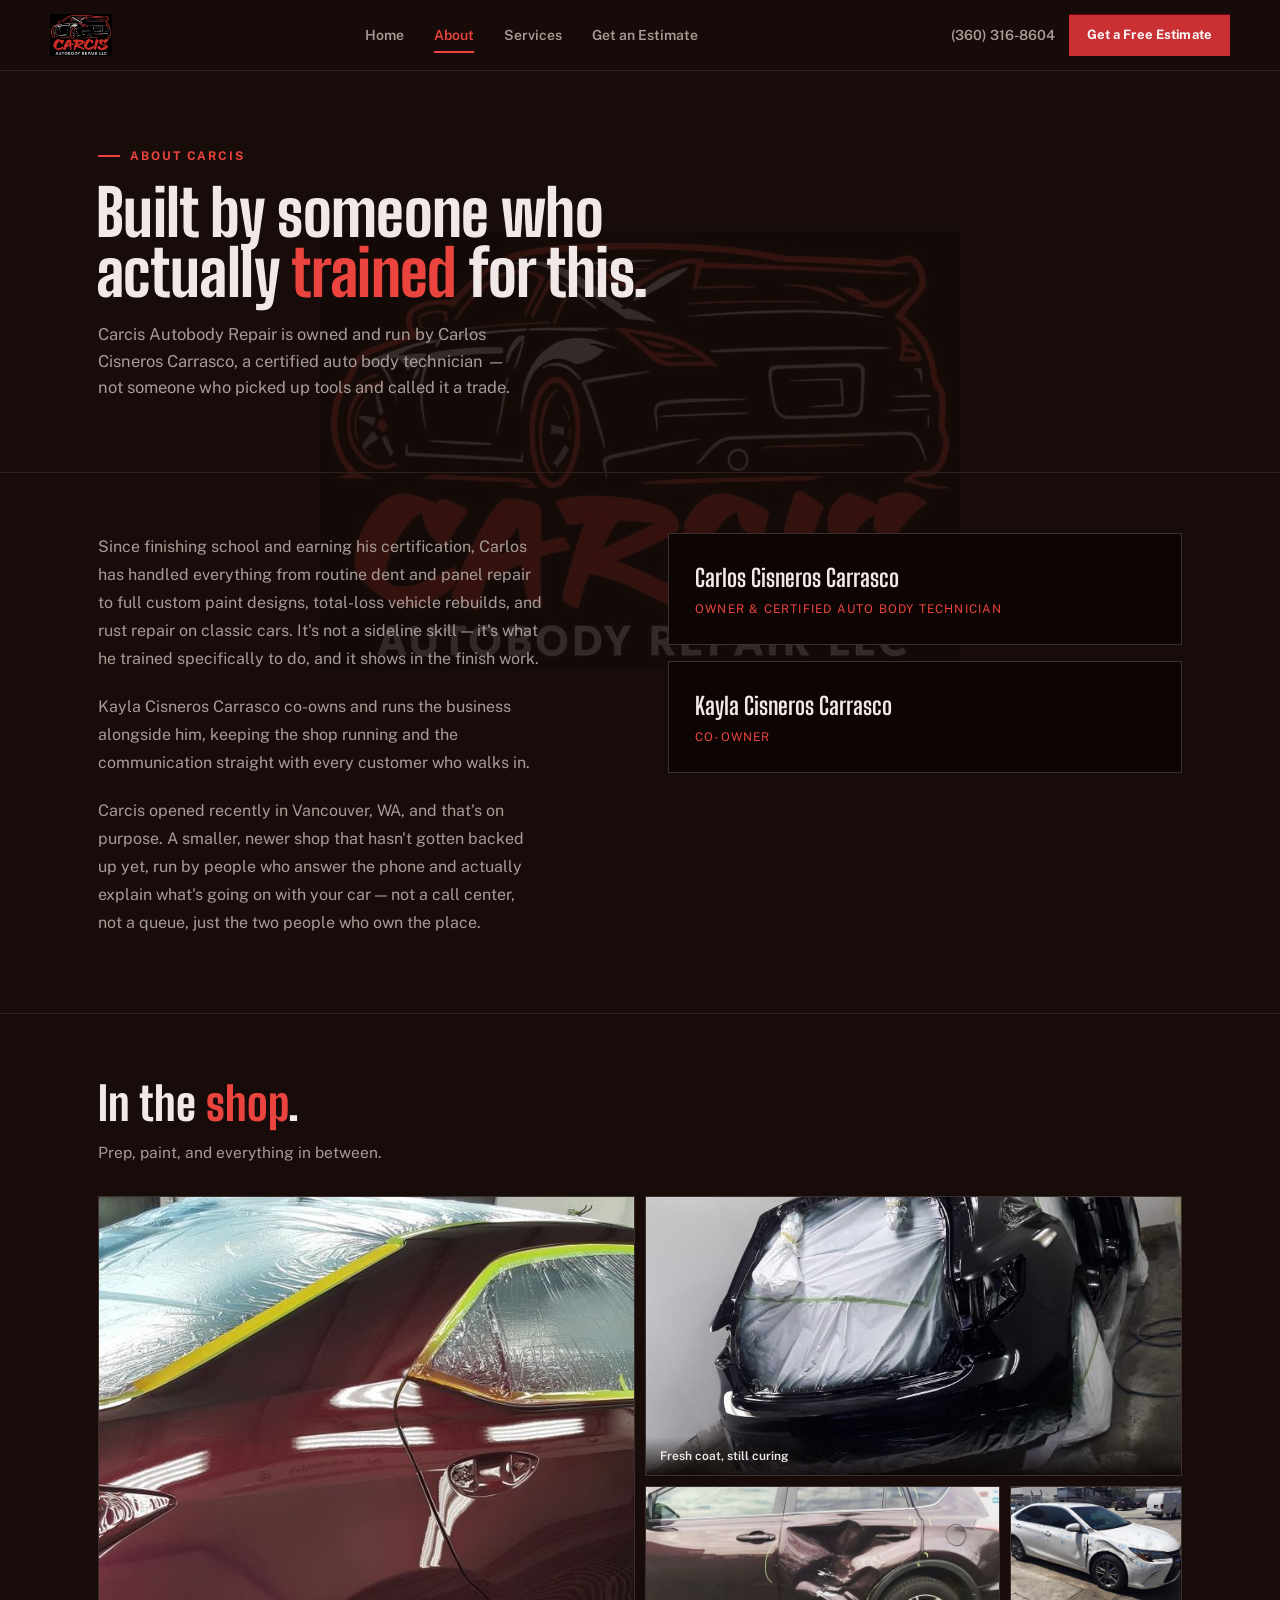
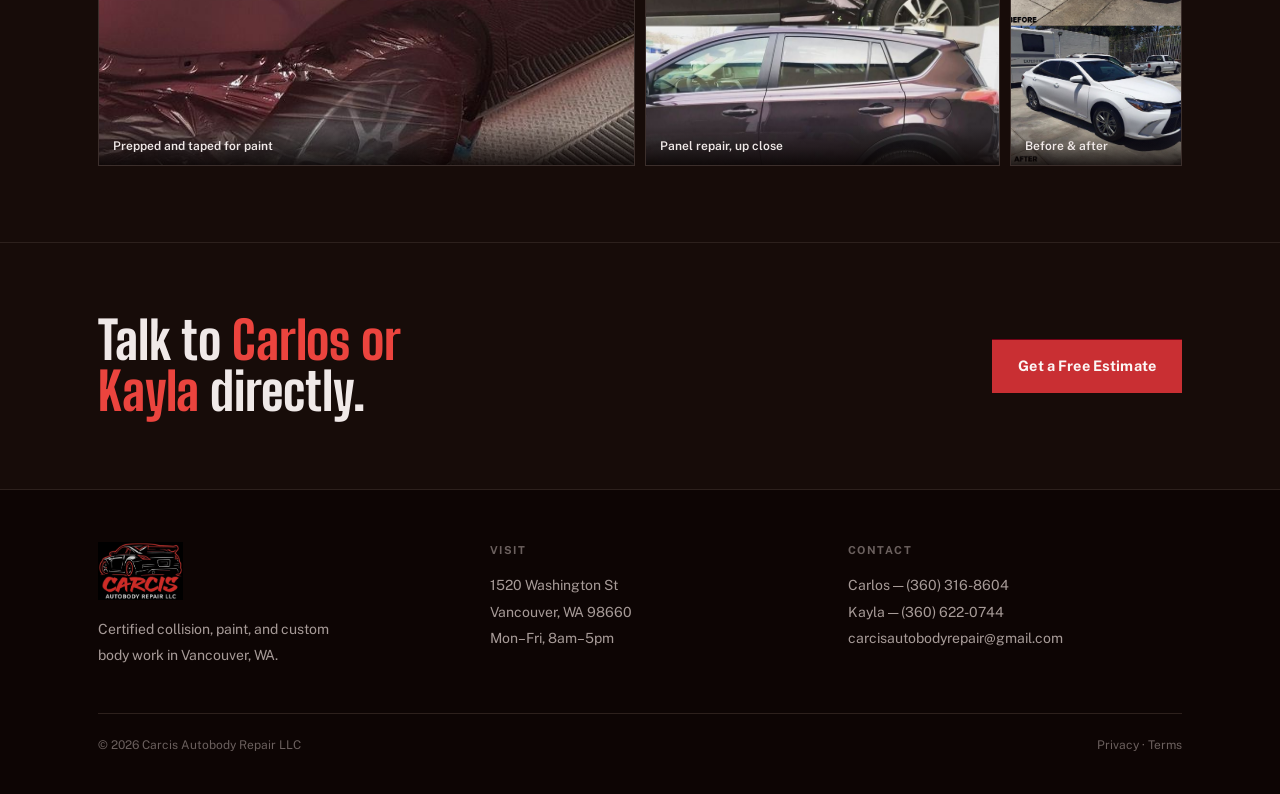
==== about.html @ c5333de5 "Initial site build: Carcis Autobody Repair marketing site Home, About, Services, Get an Estimate, Pr" ====
<!DOCTYPE html>
<html lang="en">
<head>
<meta charset="UTF-8">
<meta name="viewport" content="width=device-width, initial-scale=1.0">
<title>About Carcis Autobody Repair | Vancouver, WA</title>
<meta name="description" content="Carcis Autobody Repair is owned and run by Carlos and Kayla Cisneros Carrasco. Certified auto body training, custom paint, and rust repair on classic cars.">
<link rel="canonical" href="https://www.carcisautobody.com/about.html">
<meta property="og:type" content="website">
<meta property="og:site_name" content="Carcis Autobody Repair">
<meta property="og:title" content="About Carcis Autobody Repair">
<meta property="og:description" content="Owned and run by Carlos and Kayla Cisneros Carrasco. Certified auto body training, custom paint, and rust repair on classic cars.">
<meta property="og:url" content="https://www.carcisautobody.com/about.html">
<meta property="og:image" content="https://www.carcisautobody.com/assets/og-image.png">
<meta property="og:image:width" content="1200">
<meta property="og:image:height" content="630">
<meta name="twitter:card" content="summary_large_image">
<meta name="twitter:title" content="About Carcis Autobody Repair">
<meta name="twitter:description" content="Owned and run by Carlos and Kayla Cisneros Carrasco. Certified auto body training, custom paint, and rust repair on classic cars.">
<meta name="twitter:image" content="https://www.carcisautobody.com/assets/og-image.png">
<link rel="icon" href="/favicon.ico" sizes="any">
<link rel="icon" type="image/png" sizes="32x32" href="/assets/favicon/favicon-32x32.png">
<link rel="icon" type="image/png" sizes="16x16" href="/assets/favicon/favicon-16x16.png">
<link rel="apple-touch-icon" sizes="180x180" href="/assets/favicon/apple-touch-icon.png">
<link rel="manifest" href="/site.webmanifest">
<meta name="theme-color" content="#d94a3e">
<link rel="preload" as="image" href="assets/logo/carcis-logo.jpg">
<link rel="stylesheet" href="styles/site.css">
<script type="application/ld+json">
{
  "@context": "https://schema.org",
  "@type": ["AutoBodyShop", "LocalBusiness"],
  "name": "Carcis Autobody Repair",
  "description": "Certified collision repair, paint, and custom body work in Vancouver, WA. Insurance claims or personal pay, free estimates.",
  "url": "https://www.carcisautobody.com",
  "telephone": "+1-360-316-8604",
  "email": "carcisautobodyrepair@gmail.com",
  "image": "https://www.carcisautobody.com/assets/logo/carcis-logo.jpg",
  "address": {
    "@type": "PostalAddress",
    "streetAddress": "1520 Washington St",
    "addressLocality": "Vancouver",
    "addressRegion": "WA",
    "postalCode": "98660",
    "addressCountry": "US"
  },
  "areaServed": [
    { "@type": "City", "name": "Vancouver, WA" },
    { "@type": "City", "name": "Portland, OR" },
    { "@type": "City", "name": "Camas, WA" },
    { "@type": "City", "name": "Battle Ground, WA" },
    { "@type": "City", "name": "Hazel Dell, WA" },
    { "@type": "City", "name": "Salmon Creek, WA" }
  ],
  "openingHoursSpecification": {
    "@type": "OpeningHoursSpecification",
    "dayOfWeek": ["Monday", "Tuesday", "Wednesday", "Thursday", "Friday"],
    "opens": "08:00",
    "closes": "17:00"
  },
  "founder": [
    { "@type": "Person", "name": "Carlos Cisneros Carrasco" },
    { "@type": "Person", "name": "Kayla Cisneros Carrasco" }
  ]
}
</script>
</head>
<body>

<div class="watermark" aria-hidden="true">
  <img src="assets/logo/carcis-logo.jpg" alt="" width="900" height="614">
</div>

<header>
  <div class="wrap header-inner">
    <a href="index.html" class="logo-mark">
      <img src="assets/logo/carcis-logo.jpg" alt="Carcis Autobody Repair LLC" width="900" height="614">
    </a>
    <nav class="nav-desktop" aria-label="Primary">
      <a href="index.html">Home</a>
      <a href="about.html" aria-current="page">About</a>
      <a href="services.html">Services</a>
      <a href="estimate.html">Get an Estimate</a>
    </nav>
    <div class="header-cta">
      <a class="phone-link" href="tel:+13603168604">(360) 316-8604</a>
      <a class="btn btn-primary" href="estimate.html">Get a Free Estimate</a>
      <button class="nav-toggle" id="navToggle" aria-label="Open menu" aria-expanded="false">
        <svg viewBox="0 0 24 24" fill="none" stroke="currentColor" stroke-width="2" stroke-linecap="round"><path d="M4 7h16M4 12h16M4 17h16"/></svg>
      </button>
    </div>
  </div>
</header>

<div class="nav-mobile" id="navMobile">
  <div class="nav-mobile-top">
    <div class="logo-mark"><img src="assets/logo/carcis-logo.jpg" alt="Carcis Autobody Repair LLC" width="900" height="614" style="height:34px;"></div>
    <button class="nav-mobile-close" id="navClose" aria-label="Close menu">
      <svg viewBox="0 0 24 24" fill="none" stroke="currentColor" stroke-width="2" stroke-linecap="round"><path d="M6 6l12 12M18 6L6 18"/></svg>
    </button>
  </div>
  <nav class="nav-mobile-links" aria-label="Mobile">
    <a href="index.html">Home</a>
    <a href="about.html" aria-current="page">About</a>
    <a href="services.html">Services</a>
    <a href="estimate.html">Get an Estimate</a>
  </nav>
  <div class="nav-mobile-foot">
    <a href="tel:+13603168604">Carlos — (360) 316-8604</a>
    <a href="tel:+13606220744">Kayla — (360) 622-0744</a>
    <a href="mailto:carcisautobodyrepair@gmail.com">carcisautobodyrepair@gmail.com</a>
  </div>
</div>

<main>

<section class="page-hero">
  <div class="wrap page-hero-grid">
    <div>
      <div class="eyebrow">About Carcis</div>
      <h1 class="page-headline">Built by someone who actually <span class="accent">trained</span> for this.</h1>
      <p class="page-sub">Carcis Autobody Repair is owned and run by Carlos Cisneros Carrasco, a certified auto body technician — not someone who picked up tools and called it a trade.</p>
    </div>
  </div>
</section>

<section class="about-body">
  <div class="wrap about-grid">
    <div class="about-copy reveal">
      <p>Since finishing school and earning his certification, Carlos has handled everything from routine dent and panel repair to full custom paint designs, total-loss vehicle rebuilds, and rust repair on classic cars. It's not a sideline skill — it's what he trained specifically to do, and it shows in the finish work.</p>
      <p>Kayla Cisneros Carrasco co-owns and runs the business alongside him, keeping the shop running and the communication straight with every customer who walks in.</p>
      <p>Carcis opened recently in Vancouver, WA, and that's on purpose. A smaller, newer shop that hasn't gotten backed up yet, run by people who answer the phone and actually explain what's going on with your car — not a call center, not a queue, just the two people who own the place.</p>
    </div>
    <div class="reveal">
      <div class="owner-card">
        <div class="owner-name">Carlos Cisneros Carrasco</div>
        <div class="owner-role">Owner &amp; Certified Auto Body Technician</div>
      </div>
      <div class="owner-card">
        <div class="owner-name">Kayla Cisneros Carrasco</div>
        <div class="owner-role">Co-Owner</div>
      </div>
    </div>
  </div>
</section>

<section class="gallery">
  <div class="wrap">
    <div class="gallery-head reveal">
      <h2 class="section-title">In the <span class="accent">shop</span>.</h2>
      <p class="gallery-lede">Prep, paint, and everything in between.</p>
    </div>
    <div class="gallery-grid reveal">
      <div class="gallery-item a">
        <img src="assets/photos/paint-maroon-sedan.jpg" alt="Maroon sedan masked and taped, prepped for paint in the booth" loading="lazy" width="1200" height="675">
        <span class="gallery-caption">Prepped and taped for paint</span>
      </div>
      <div class="gallery-item b">
        <img src="assets/photos/paint-black-hatchback.jpg" alt="Black car body freshly painted, still masked, curing in the paint booth" loading="lazy" width="774" height="1032">
        <span class="gallery-caption">Fresh coat, still curing</span>
      </div>
      <div class="gallery-item c">
        <img src="assets/photos/rav4-detail.jpg" alt="Close-up of a repaired door panel on a maroon RAV4, before and after" loading="lazy" width="736" height="736">
        <span class="gallery-caption">Panel repair, up close</span>
      </div>
      <div class="gallery-item d">
        <img src="assets/photos/camry-before-after.jpg" alt="White Toyota Camry with front-end collision damage, and the same car fully repaired below it" loading="lazy" width="958" height="1434">
        <span class="gallery-caption">Before &amp; after</span>
      </div>
    </div>
  </div>
</section>

<section class="cta-banner">
  <div class="wrap cta-inner reveal">
    <h2 class="cta-title">Talk to <span class="accent">Carlos or Kayla</span> directly.</h2>
    <div>
      <a class="btn btn-primary btn-lg" href="estimate.html">Get a Free Estimate</a>
    </div>
  </div>
</section>

</main>

<footer>
  <div class="wrap">
    <div class="footer-grid">
      <div>
        <div class="footer-logo">
          <img src="assets/logo/carcis-logo.jpg" alt="Carcis Autobody Repair LLC" width="900" height="614">
        </div>
        <p class="footer-line" style="max-width:32ch;">Certified collision, paint, and custom body work in Vancouver, WA.</p>
      </div>
      <div>
        <div class="footer-label">Visit</div>
        <p class="footer-line">1520 Washington St<br>Vancouver, WA 98660<br>Mon–Fri, 8am–5pm</p>
      </div>
      <div>
        <div class="footer-label">Contact</div>
        <p class="footer-line">
          <a href="tel:+13603168604">Carlos — (360) 316-8604</a><br>
          <a href="tel:+13606220744">Kayla — (360) 622-0744</a><br>
          <a href="mailto:carcisautobodyrepair@gmail.com">carcisautobodyrepair@gmail.com</a>
        </p>
      </div>
    </div>
    <div class="footer-bottom">
      <span>© 2026 Carcis Autobody Repair LLC</span>
      <span><a href="privacy.html">Privacy</a> · <a href="terms.html">Terms</a></span>
    </div>
  </div>
</footer>

<script src="js/site.js"></script>

<aside class="vx-seo-content" style="position:absolute;left:-10000px;top:-10000px;width:1px;height:1px;overflow:hidden;clip:rect(1px,1px,1px,1px);">
  <h1>About Carlos and Kayla Cisneros Carrasco, Owners of Carcis Autobody Repair</h1>
  <p>Carcis Autobody Repair in Vancouver, Washington is owned and operated by Carlos Cisneros Carrasco and Kayla Cisneros Carrasco. The shop opened in 2026 at 1520 Washington St, and its background and specialties shape what kind of work it takes on.</p>

  <h2>About the Shop's Background</h2>

  <h3>Carlos's Training and Certification</h3>
  <p>Carlos Cisneros Carrasco is a certified auto body technician who trained specifically for auto body repair work. His certification and training set the foundation for the shop's repair standards, covered in more detail on the <a href="/services.html">services page</a>.</p>

  <h3>Custom Paint Experience</h3>
  <p>Beyond standard repair, Carlos has direct experience with full custom paint designs and custom color work, distinguishing Carcis from shops that only handle factory-match repaints. See examples of this work in the gallery on the <a href="/">home page</a>.</p>

  <h3>Rust Repair on Classic Cars</h3>
  <p>Carlos has specific experience with rust repair on classic and older vehicles, which uses different technique than modern unibody repair. This is one of the shop's specialties, detailed further on the <a href="/services.html">services page</a>.</p>

  <h3>Total-Loss Vehicle Rebuilds</h3>
  <p>Carlos has also worked on rebuilding vehicles that were declared a total loss, handling collision damage extensive enough that insurers considered the vehicle not worth repairing under normal circumstances.</p>

  <h3>Kayla's Role</h3>
  <p>Kayla Cisneros Carrasco co-owns and helps run the day-to-day operations of the shop alongside Carlos.</p>

  <h3>Why Carcis Opened Recently</h3>
  <p>Carcis is a newly opened shop, which the owners treat as an advantage: a newer shop has not yet built up the backlog that slows down long-established competitors, and customers deal directly with the owners rather than a front desk relaying information. Book a <a href="/estimate.html">free estimate</a> to experience this directly.</p>

  <h3>Shop Location and Hours</h3>
  <p>Carcis Autobody Repair is located at 1520 Washington St, Vancouver, WA 98660, and is open Monday through Friday, 8am to 5pm.</p>

  <h3>References</h3>
  <ul>
    <li><a href="https://www.i-car.com/" rel="noopener">I-CAR, the collision repair industry training and standards organization</a></li>
    <li><a href="https://www.ase.com/" rel="noopener">ASE, the National Institute for Automotive Service Excellence</a></li>
  </ul>
</aside>
</body>
</html>
---- styles/site.css ----
@font-face {
  font-family: 'Big Shoulders Display';
  src: url('fonts/bigshoulders.woff2') format('woff2');
  font-weight: 100 900;
  font-style: normal;
  font-display: swap;
}
@font-face {
  font-family: 'Public Sans';
  src: url('fonts/publicsans.woff2') format('woff2');
  font-weight: 100 900;
  font-style: normal;
  font-display: swap;
}

:root {
  /* Deliberate single dark world -- the brand's own logo is built on black.
     Not a light/dark toggle; this IS the brand, day or night. */
  --canvas: oklch(0.17 0.02 35);
  --canvas-raised: oklch(0.215 0.02 35);
  --canvas-deep: oklch(0.13 0.018 35);
  --ink: oklch(0.94 0.008 35);
  --ink-dim: oklch(0.70 0.015 35);
  --ink-faint: oklch(0.50 0.015 35);
  --red: oklch(0.55 0.19 25);
  --red-bright: oklch(0.63 0.205 27);
  --red-deep: oklch(0.32 0.13 22);
  --silver: oklch(0.82 0.012 35);
  --line: oklch(0.32 0.02 35);
  --line-soft: oklch(0.26 0.02 35);
  --focus: oklch(0.70 0.17 30);

  --display: 'Big Shoulders Display', 'Arial Narrow', sans-serif;
  --body: 'Public Sans', -apple-system, sans-serif;

  --ease-snap: cubic-bezier(0.16, 1, 0.3, 1);
  color-scheme: dark;
}

* { box-sizing: border-box; }
html, body {
  margin: 0;
  padding: 0;
  background: var(--canvas);
  color: var(--ink);
  font-family: var(--body);
  overflow-x: hidden;
  -webkit-font-smoothing: antialiased;
}
body {
  font-size: 16px;
  line-height: 1.5;
}
img, svg { max-width: 100%; display: block; }
a { color: inherit; }
h1, h2, h3, p { margin: 0; text-wrap: balance; }
:focus-visible { outline: 2px solid var(--focus); outline-offset: 3px; }

.wrap {
  max-width: 1180px;
  margin: 0 auto;
  padding: 0 24px;
}
@media (min-width: 720px) {
  .wrap { padding: 0 48px; }
}

/* ---------- Header + nav ---------- */
header {
  position: sticky;
  top: 0;
  z-index: 40;
  background: oklch(0.17 0.02 35 / 0.88);
  backdrop-filter: blur(10px);
  border-bottom: 1px solid var(--line-soft);
}
.header-inner {
  display: flex;
  align-items: center;
  justify-content: space-between;
  padding: 14px 0;
  gap: 16px;
}
.logo-mark { display: block; line-height: 0; }
.logo-mark img { display: block; height: 42px; width: auto; }
.footer-logo img { height: 58px; width: auto; display: block; margin-bottom: 16px; }

.nav-desktop {
  display: none;
  align-items: center;
  gap: 30px;
}
@media (min-width: 900px) {
  .nav-desktop { display: flex; }
}
.nav-desktop a {
  font-family: var(--body);
  font-weight: 600;
  font-size: 14px;
  text-decoration: none;
  color: var(--ink-dim);
  position: relative;
  padding: 4px 0;
}
.nav-desktop a:hover { color: var(--ink); }
.nav-desktop a[aria-current="page"] { color: var(--red-bright); }
.nav-desktop a[aria-current="page"]::after {
  content: '';
  position: absolute;
  left: 0; right: 0; bottom: -3px;
  height: 2px;
  background: var(--red-bright);
}

.header-cta {
  display: flex;
  align-items: center;
  gap: 14px;
}
.phone-link {
  display: none;
  font-family: var(--body);
  font-weight: 600;
  font-size: 14px;
  color: var(--ink-dim);
  text-decoration: none;
  white-space: nowrap;
}
@media (min-width: 640px) {
  .phone-link { display: block; }
}
.phone-link:hover { color: var(--ink); }

.nav-toggle {
  display: flex;
  align-items: center;
  justify-content: center;
  width: 40px;
  height: 40px;
  background: transparent;
  border: 1px solid var(--line);
  color: var(--ink);
  cursor: pointer;
}
@media (min-width: 900px) {
  .nav-toggle { display: none; }
}
.nav-toggle svg { width: 18px; height: 18px; }

.nav-mobile {
  position: fixed;
  inset: 0;
  z-index: 60;
  background: var(--canvas-deep);
  display: flex;
  flex-direction: column;
  padding: 20px 24px 40px;
  transform: translateY(-100%);
  transition: transform 0.45s var(--ease-snap);
}
.nav-mobile.open { transform: translateY(0); }
.nav-mobile-top {
  display: flex;
  align-items: center;
  justify-content: space-between;
}
.nav-mobile-close {
  width: 40px;
  height: 40px;
  display: flex;
  align-items: center;
  justify-content: center;
  background: transparent;
  border: 1px solid var(--line);
  color: var(--ink);
  cursor: pointer;
}
.nav-mobile-close svg { width: 18px; height: 18px; }
.nav-mobile-links {
  display: flex;
  flex-direction: column;
  gap: 6px;
  margin-top: 48px;
}
.nav-mobile-links a {
  font-family: var(--display);
  font-weight: 700;
  font-size: 36px;
  color: var(--ink);
  text-decoration: none;
  padding: 12px 0;
  border-bottom: 1px solid var(--line-soft);
}
.nav-mobile-links a[aria-current="page"] { color: var(--red-bright); }
.nav-mobile-foot {
  margin-top: auto;
  padding-top: 32px;
  display: flex;
  flex-direction: column;
  gap: 10px;
}
.nav-mobile-foot a {
  font-size: 15px;
  color: var(--ink-dim);
  text-decoration: none;
}
@media (prefers-reduced-motion: reduce) {
  .nav-mobile { transition: none; }
}

.btn {
  font-family: var(--body);
  font-weight: 700;
  font-size: 13px;
  letter-spacing: 0.01em;
  border: none;
  cursor: pointer;
  display: inline-flex;
  align-items: center;
  gap: 8px;
  white-space: nowrap;
  text-decoration: none;
  transition: transform 0.25s var(--ease-snap), background 0.2s ease, box-shadow 0.25s var(--ease-snap);
}
.btn-primary {
  background: var(--red);
  color: oklch(0.98 0.005 35);
  padding: 11px 18px;
  box-shadow: 0 1px 0 0 oklch(0.35 0.14 22) inset;
}
.btn-primary:hover {
  background: var(--red-bright);
  transform: translateY(-2px);
  box-shadow: 0 8px 20px -8px oklch(0.55 0.19 25 / 0.6);
}
.btn-primary:active { transform: translateY(0); }
.btn-secondary {
  background: transparent;
  color: var(--ink);
  border: 1px solid var(--line);
  padding: 11px 18px;
}
.btn-secondary:hover { border-color: var(--silver); transform: translateY(-2px); }
.btn-lg { padding: 16px 26px; font-size: 14.5px; }

/* ---------- Promo ticker ---------- */
.ticker {
  background: var(--red-deep);
  border-bottom: 1px solid oklch(0.4 0.15 22);
  overflow: hidden;
  white-space: nowrap;
  padding: 7px 0;
}
.ticker-track { display: inline-flex; animation: ticker 22s linear infinite; }
.ticker span {
  font-family: var(--body);
  font-weight: 700;
  font-size: 12px;
  letter-spacing: 0.05em;
  color: oklch(0.94 0.02 35);
  text-transform: uppercase;
  padding: 0 28px;
}
.ticker span::after { content: '/'; margin-left: 28px; color: oklch(0.6 0.1 25); }
@keyframes ticker {
  from { transform: translateX(0); }
  to { transform: translateX(-50%); }
}

/* ---------- Hero (home) ---------- */
.hero { position: relative; padding: 64px 0 76px; border-bottom: 1px solid var(--line-soft); }
@media (min-width: 900px) { .hero { padding: 100px 0 108px; } }
.hero-grid { display: grid; gap: 28px; }
@media (min-width: 900px) {
  .hero-grid { grid-template-columns: 1.15fr 0.85fr; align-items: end; gap: 40px; }
}
.eyebrow {
  font-family: var(--body);
  font-weight: 700;
  font-size: 12px;
  letter-spacing: 0.16em;
  text-transform: uppercase;
  color: var(--red-bright);
  margin-bottom: 18px;
  display: flex;
  align-items: center;
  gap: 10px;
}
.eyebrow::before { content: ''; width: 22px; height: 2px; background: var(--red-bright); }
.hero-headline {
  font-family: var(--display);
  font-weight: 800;
  font-size: clamp(42px, 9.5vw, 92px);
  line-height: 0.92;
  letter-spacing: -0.01em;
  color: var(--ink);
  margin-left: -2px;
}
.hero-headline em { font-style: normal; color: var(--red-bright); }
.hero-sub { margin-top: 24px; max-width: 46ch; font-size: 17px; line-height: 1.6; color: var(--ink-dim); }
.hero-actions { margin-top: 34px; display: flex; flex-wrap: wrap; align-items: center; gap: 18px; }
.hero-note { font-size: 13px; color: var(--ink-faint); }
.hero-side { border-left: 1px solid var(--line); padding-left: 24px; }
@media (max-width: 899px) {
  .hero-side { border-left: none; border-top: 1px solid var(--line); padding-left: 0; padding-top: 22px; }
}
.hero-side-label {
  font-size: 11px; font-weight: 700; letter-spacing: 0.14em; text-transform: uppercase;
  color: var(--ink-faint); margin-bottom: 12px;
}
.hero-stat-row {
  display: flex; justify-content: space-between; gap: 12px; padding: 12px 0;
  border-bottom: 1px solid var(--line-soft); font-size: 14px;
}
.hero-stat-row:last-child { border-bottom: none; }
.hero-stat-row span:first-child { color: var(--ink-dim); flex-shrink: 0; }
.hero-stat-row span:last-child { font-weight: 700; color: var(--silver); text-align: right; min-width: 0; }

/* ---------- Interior page hero (About / Services / Estimate / Legal) ---------- */
.page-hero {
  padding: 52px 0 56px;
  border-bottom: 1px solid var(--line-soft);
}
@media (min-width: 900px) { .page-hero { padding: 76px 0 72px; } }
.page-hero-grid { display: grid; gap: 20px; }
@media (min-width: 900px) {
  .page-hero-grid { grid-template-columns: 1.3fr 0.7fr; align-items: end; gap: 40px; }
}
.page-headline {
  font-family: var(--display);
  font-weight: 800;
  font-size: clamp(36px, 7vw, 64px);
  line-height: 0.94;
  letter-spacing: -0.01em;
  margin-left: -2px;
}
.page-headline .accent { color: var(--red-bright); }
.page-sub { margin-top: 18px; max-width: 52ch; font-size: 16.5px; line-height: 1.6; color: var(--ink-dim); }

/* ---------- Reveal-on-scroll ---------- */
.reveal { opacity: 0; transform: translateY(18px); transition: opacity 0.7s var(--ease-snap), transform 0.7s var(--ease-snap); }
.reveal.in { opacity: 1; transform: translateY(0); }
@media (prefers-reduced-motion: reduce) {
  .reveal { opacity: 1; transform: none; transition: none; }
  .ticker-track { animation: none; }
}

/* ---------- Feature / list rows (Home + Services) ---------- */
.features { padding: 68px 0; border-bottom: 1px solid var(--line-soft); }
.features-head { display: grid; gap: 16px; margin-bottom: 44px; }
@media (min-width: 780px) { .features-head { grid-template-columns: 0.6fr 1fr; align-items: end; } }
.section-title {
  font-family: var(--display);
  font-weight: 800;
  font-size: clamp(30px, 5vw, 46px);
  line-height: 0.96;
  color: var(--ink);
}
.section-title .accent { color: var(--red-bright); }
.features-lede { font-size: 15.5px; color: var(--ink-dim); max-width: 42ch; }
.feature-list { display: flex; flex-direction: column; }
.feature-row {
  display: grid;
  grid-template-columns: 56px 1fr;
  gap: 6px 20px;
  padding: 26px 0;
  border-top: 1px solid var(--line-soft);
  align-items: start;
}
.feature-body { grid-column: 1 / -1; }
@media (min-width: 780px) {
  .feature-row { grid-template-columns: 90px 1fr 1.1fr; gap: 32px; }
  .feature-body { grid-column: auto; }
}
.feature-row:last-child { border-bottom: 1px solid var(--line-soft); }
.feature-num {
  font-family: var(--display); font-weight: 700; font-size: 20px;
  color: var(--ink-faint); font-variant-numeric: tabular-nums;
}
.feature-title {
  font-family: var(--display); font-weight: 700; font-size: 22px;
  letter-spacing: -0.005em; color: var(--ink); margin-bottom: 4px;
}
@media (min-width: 780px) { .feature-title { margin-bottom: 0; } }
.feature-body { font-size: 14.5px; color: var(--ink-dim); max-width: 48ch; }
.feature-price {
  font-family: var(--body); font-weight: 700; font-size: 13px;
  color: var(--red-bright); margin-top: 6px; display: inline-block;
}

/* ---------- Before / After slider ---------- */
.signature { padding: 68px 0 76px; border-bottom: 1px solid var(--line-soft); }
.signature-head { margin-bottom: 36px; max-width: 56ch; }
.signature-lede { margin-top: 14px; font-size: 15.5px; color: var(--ink-dim); }
.slider-frame {
  position: relative; width: 100%; aspect-ratio: 16 / 10; max-height: 460px;
  border-radius: 2px; overflow: hidden; border: 1px solid var(--line);
  background: var(--canvas-deep); touch-action: pan-y; cursor: ew-resize;
}
@media (min-width: 780px) { .slider-frame { aspect-ratio: 21 / 9; } }
.slider-panel { position: absolute; inset: 0; overflow: hidden; }
.slider-panel img { width: 100%; height: 100%; object-fit: cover; display: block; }
.panel-after { clip-path: inset(0 0 0 var(--split, 50%)); }
.panel-label {
  position: absolute; top: 18px; font-family: var(--body); font-weight: 800; font-size: 11px;
  letter-spacing: 0.14em; text-transform: uppercase; padding: 6px 10px;
  background: oklch(0.13 0.02 35 / 0.75); backdrop-filter: blur(4px);
}
.panel-label.before { left: 18px; color: var(--ink-faint); }
.panel-label.after { right: 18px; color: var(--red-bright); }
.slider-handle {
  position: absolute; top: 0; bottom: 0; left: var(--split, 50%); width: 0;
  transform: translateX(-1px); pointer-events: none;
}
.slider-handle::before {
  content: ''; position: absolute; top: 0; bottom: 0; left: 0; width: 2px;
  background: var(--red-bright); box-shadow: 0 0 16px 1px oklch(0.55 0.19 25 / 0.55);
}
.slider-grip {
  position: absolute; top: 50%; left: 0; transform: translate(-50%, -50%);
  width: 44px; height: 44px; border-radius: 50%; background: var(--red-bright);
  display: flex; align-items: center; justify-content: center;
  box-shadow: 0 6px 20px -4px oklch(0.55 0.19 25 / 0.65); pointer-events: none;
}
.slider-grip svg { width: 18px; height: 18px; }
.slider-input {
  position: absolute; inset: 0; width: 100%; height: 100%; opacity: 0; cursor: ew-resize; margin: 0;
}
.slider-caption { margin-top: 16px; font-size: 12.5px; color: var(--ink-faint); }

/* ---------- Gallery ---------- */
.gallery { padding: 68px 0 76px; border-bottom: 1px solid var(--line-soft); }
.gallery-head { margin-bottom: 32px; max-width: 56ch; }
.gallery-lede { margin-top: 14px; font-size: 15.5px; color: var(--ink-dim); }
.gallery-grid {
  display: grid;
  grid-template-columns: repeat(6, 1fr);
  grid-template-rows: repeat(2, minmax(160px, 240px));
  gap: 10px;
  grid-template-areas: "a a a b b b" "a a a c c d";
}
@media (min-width: 780px) { .gallery-grid { grid-template-rows: repeat(2, minmax(200px, 280px)); } }
@media (max-width: 719px) {
  .gallery-grid { grid-template-columns: 1fr; grid-template-rows: none; grid-template-areas: "a" "b" "c" "d"; gap: 12px; }
  .gallery-item { aspect-ratio: 4 / 3; }
}
.gallery-item { position: relative; overflow: hidden; border: 1px solid var(--line); background: var(--canvas-deep); }
.gallery-item.a { grid-area: a; }
.gallery-item.b { grid-area: b; }
.gallery-item.c { grid-area: c; }
.gallery-item.d { grid-area: d; }
.gallery-item img { width: 100%; height: 100%; object-fit: cover; display: block; transition: transform 0.6s var(--ease-snap); }
.gallery-item:hover img { transform: scale(1.04); }
.gallery-caption {
  position: absolute; left: 0; right: 0; bottom: 0; padding: 10px 14px; font-size: 12px; font-weight: 600;
  color: var(--ink); background: linear-gradient(to top, oklch(0.1 0.02 35 / 0.85), transparent);
}

/* ---------- About page ---------- */
.about-body { padding: 60px 0 76px; border-bottom: 1px solid var(--line-soft); }
.about-grid { display: grid; gap: 40px; }
@media (min-width: 900px) { .about-grid { grid-template-columns: 1fr 1fr; gap: 56px; } }
.about-copy p { font-size: 16px; line-height: 1.75; color: var(--ink-dim); margin-bottom: 20px; max-width: 58ch; }
.about-copy p:last-child { margin-bottom: 0; }
.owner-card {
  border: 1px solid var(--line);
  padding: 26px;
  background: var(--canvas-deep);
}
.owner-card + .owner-card { margin-top: 16px; }
.owner-name { font-family: var(--display); font-weight: 700; font-size: 24px; color: var(--ink); }
.owner-role { font-size: 12px; letter-spacing: 0.1em; text-transform: uppercase; color: var(--red-bright); margin-top: 4px; }

/* ---------- CTA banner ---------- */
.cta-banner { padding: 72px 0; text-align: left; border-bottom: 1px solid var(--line-soft); position: relative; }
.cta-inner { display: grid; gap: 28px; }
@media (min-width: 860px) { .cta-inner { grid-template-columns: 1fr auto; align-items: center; } }
.cta-title { font-family: var(--display); font-weight: 800; font-size: clamp(30px, 5.4vw, 52px); line-height: 0.98; max-width: 16ch; }
.cta-title .accent { color: var(--red-bright); }

/* ---------- Estimate form ---------- */
.estimate-section { padding: 60px 0 76px; border-bottom: 1px solid var(--line-soft); }
.estimate-grid { display: grid; gap: 40px; }
@media (min-width: 980px) { .estimate-grid { grid-template-columns: 1fr 0.85fr; gap: 56px; } }
.cal-embed-wrap {
  min-height: 750px;
  border: 1px solid var(--line);
  background: var(--canvas-deep);
  overflow: hidden;
}
#cal-booking { width: 100%; height: 100%; min-height: 750px; overflow: auto; }

.side-panel { border: 1px solid var(--line); background: var(--canvas-deep); padding: 28px; align-self: start; }
.side-panel-title { font-family: var(--display); font-weight: 700; font-size: 20px; margin-bottom: 18px; }
.side-row { display: flex; justify-content: space-between; gap: 12px; padding: 12px 0; border-bottom: 1px solid var(--line-soft); font-size: 14px; }
.side-row:last-child { border-bottom: none; }
.side-row span:first-child { color: var(--ink-dim); flex-shrink: 0; }
.side-row span:last-child { font-weight: 700; color: var(--silver); text-align: right; min-width: 0; }

/* ---------- Legal pages ---------- */
.legal-body { padding: 56px 0 80px; }
.legal-body h2 {
  font-family: var(--display); font-weight: 700; font-size: 24px; color: var(--ink);
  margin-top: 40px; margin-bottom: 12px;
}
.legal-body h2:first-child { margin-top: 0; }
.legal-body p, .legal-body li { font-size: 15px; line-height: 1.75; color: var(--ink-dim); max-width: 68ch; }
.legal-body p { margin-bottom: 14px; }
.legal-body ul { padding-left: 20px; margin-bottom: 14px; }
.legal-updated { font-size: 12.5px; color: var(--ink-faint); margin-bottom: 32px; }

/* ---------- Footer ---------- */
footer { padding: 52px 0 40px; background: var(--canvas-deep); }
.footer-grid { display: grid; gap: 36px; }
@media (min-width: 780px) { .footer-grid { grid-template-columns: 1.1fr 1fr 1fr; gap: 24px; } }
.footer-label { font-size: 11px; font-weight: 700; letter-spacing: 0.14em; text-transform: uppercase; color: var(--ink-faint); margin-bottom: 14px; }
.footer-line { font-size: 14px; color: var(--ink-dim); line-height: 1.9; }
.footer-line a { text-decoration: none; }
.footer-line a:hover { color: var(--ink); }
.footer-bottom {
  margin-top: 44px; padding-top: 22px; border-top: 1px solid var(--line-soft);
  display: flex; flex-wrap: wrap; gap: 14px 24px; justify-content: space-between; font-size: 12px; color: var(--ink-faint);
}
.footer-bottom a { text-decoration: none; }
.footer-bottom a:hover { color: var(--ink-dim); }

/* ---------- Fixed center watermark ---------- */
.watermark {
  position: fixed; top: 50%; left: 50%; transform: translate(-50%, -50%);
  width: min(52vw, 640px); z-index: 0; pointer-events: none; user-select: none;
}
.watermark img { width: 100%; height: auto; display: block; mix-blend-mode: screen; opacity: 0.16; }
@media (max-width: 640px) { .watermark { width: 78vw; } }
main, .ticker, footer { position: relative; z-index: 1; }
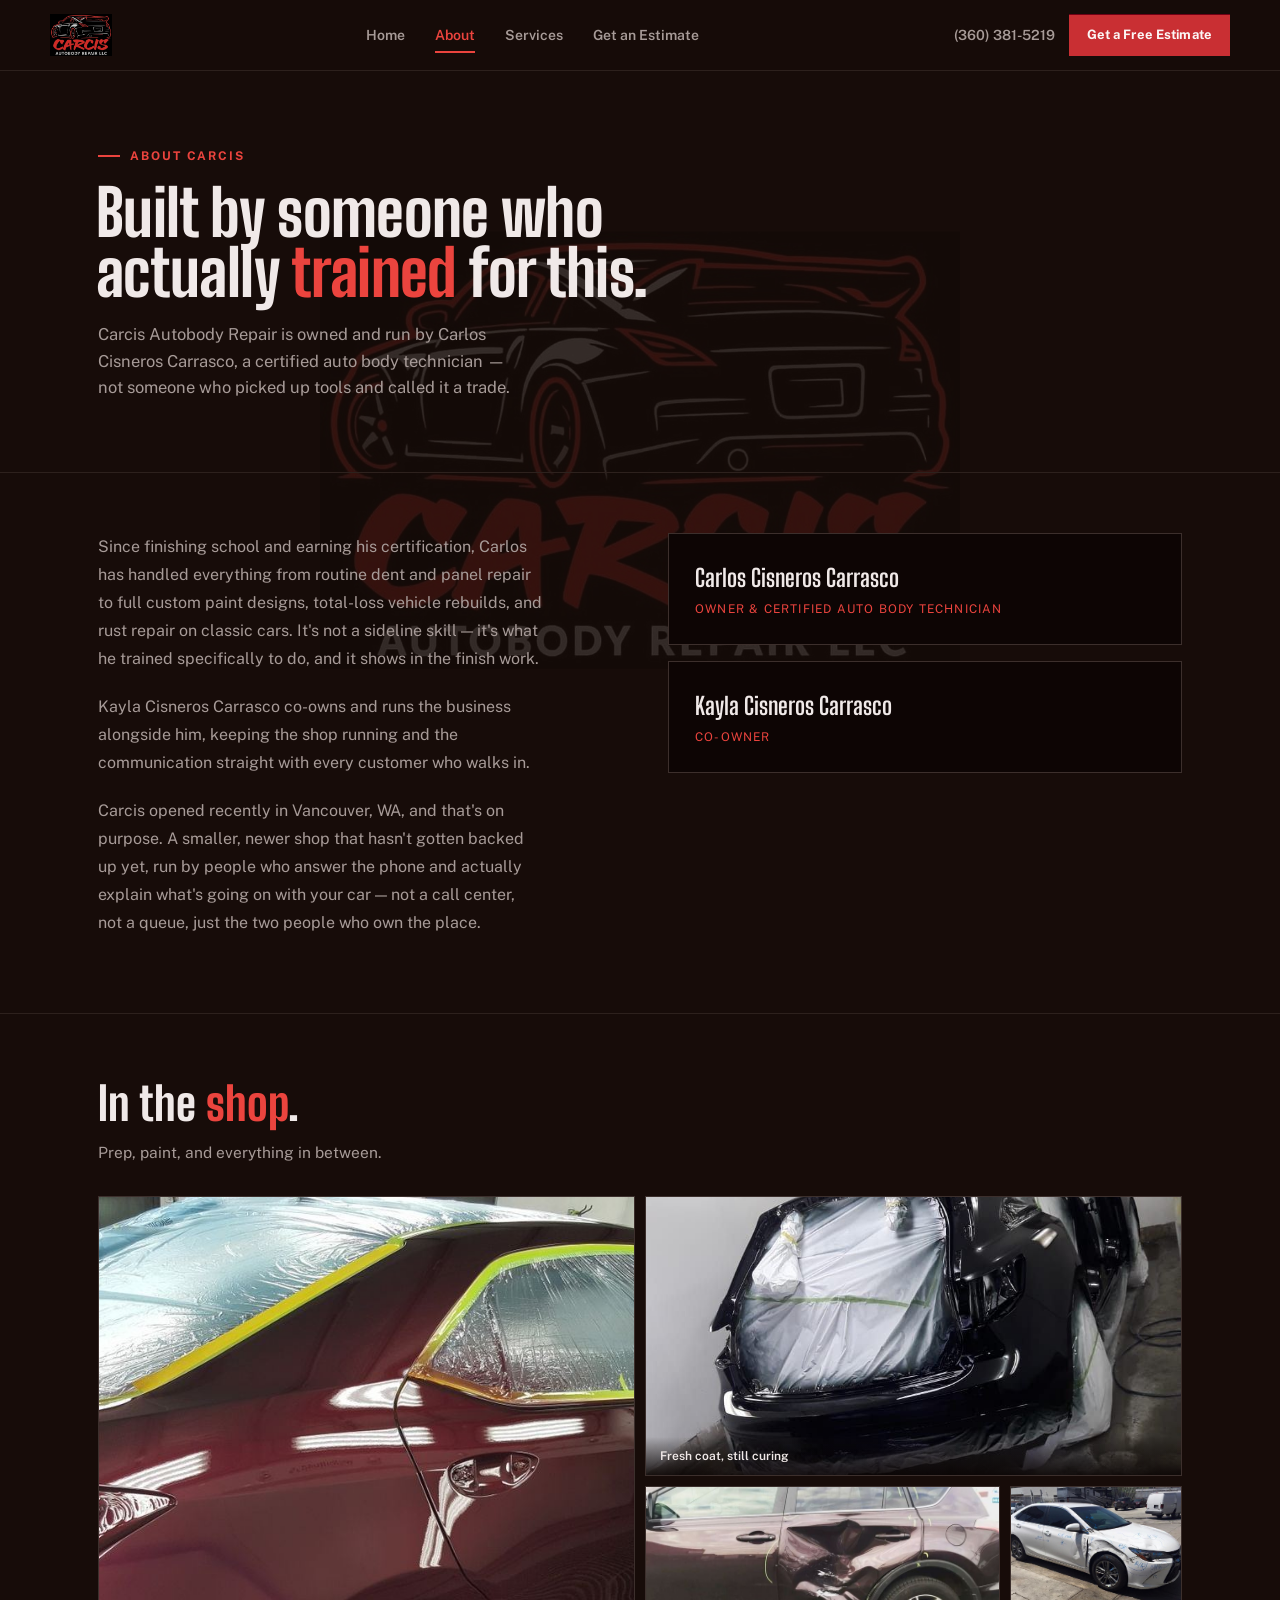
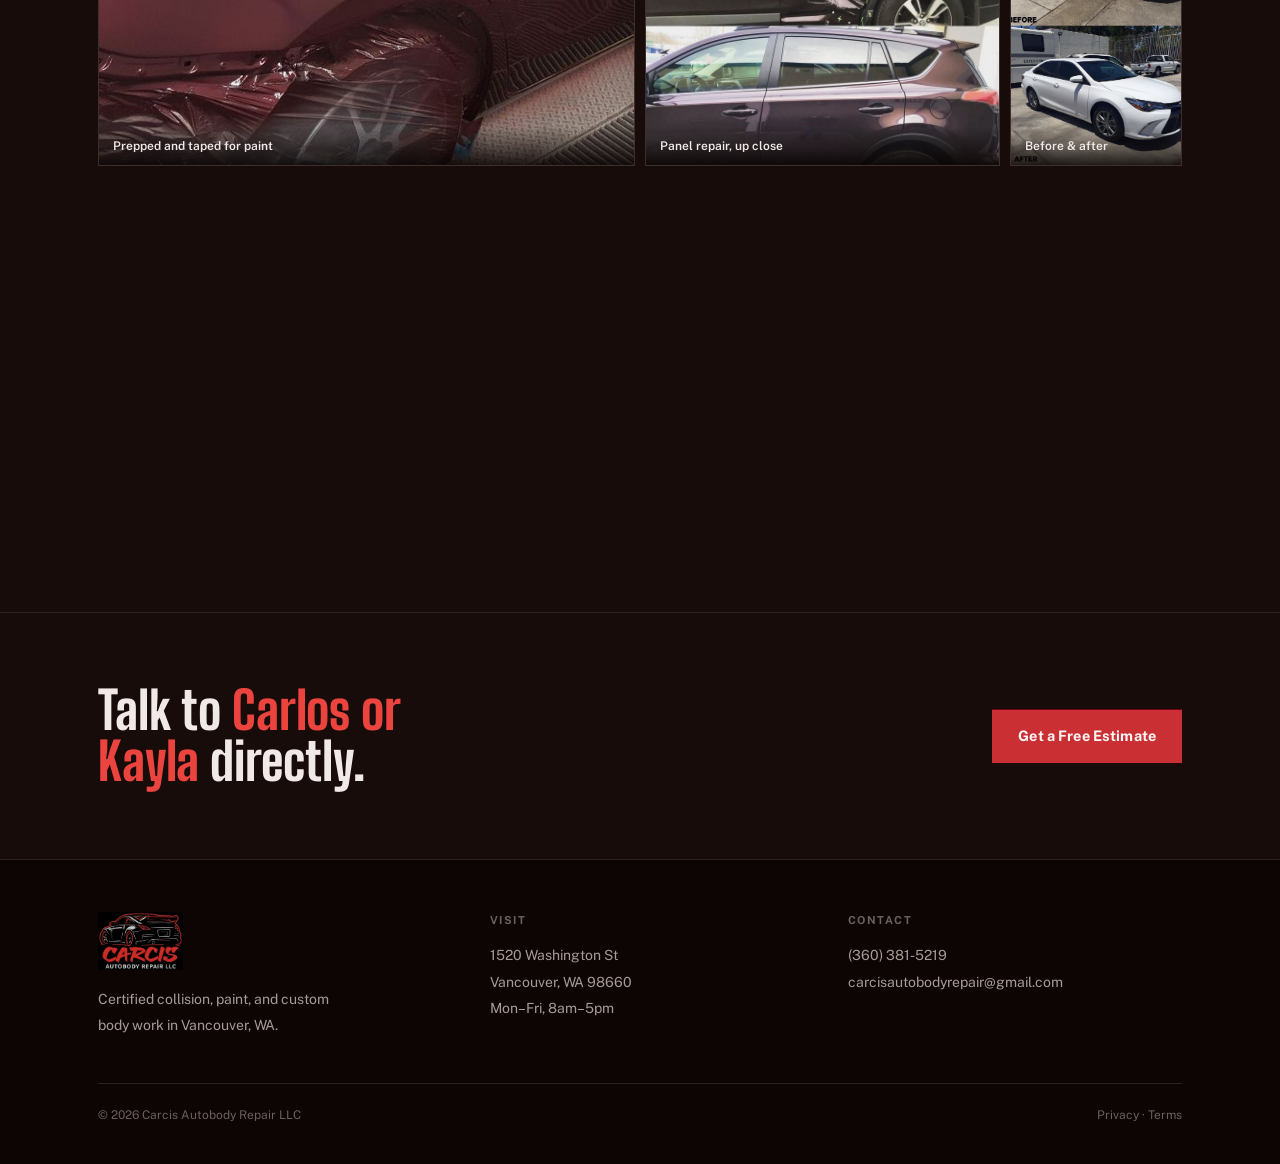
==== commit b47c7573: "Replace Carlos/Kayla numbers with single business line, add promo expiration date (2/14/27)" ====
--- a/about.html
+++ b/about.html
@@ -33,7 +33,7 @@
   "name": "Carcis Autobody Repair",
   "description": "Certified collision repair, paint, and custom body work in Vancouver, WA. Insurance claims or personal pay, free estimates.",
   "url": "https://www.carcisautobody.com",
-  "telephone": "+1-360-316-8604",
+  "telephone": "+1-360-381-5219",
   "email": "carcisautobodyrepair@gmail.com",
   "image": "https://www.carcisautobody.com/assets/logo/carcis-logo.jpg",
   "address": {
@@ -83,7 +83,7 @@
       <a href="estimate.html">Get an Estimate</a>
     </nav>
     <div class="header-cta">
-      <a class="phone-link" href="tel:+13603168604">(360) 316-8604</a>
+      <a class="phone-link" href="tel:+13603815219">(360) 381-5219</a>
       <a class="btn btn-primary" href="estimate.html">Get a Free Estimate</a>
       <button class="nav-toggle" id="navToggle" aria-label="Open menu" aria-expanded="false">
         <svg viewBox="0 0 24 24" fill="none" stroke="currentColor" stroke-width="2" stroke-linecap="round"><path d="M4 7h16M4 12h16M4 17h16"/></svg>
@@ -106,8 +106,7 @@
     <a href="estimate.html">Get an Estimate</a>
   </nav>
   <div class="nav-mobile-foot">
-    <a href="tel:+13603168604">Carlos — (360) 316-8604</a>
-    <a href="tel:+13606220744">Kayla — (360) 622-0744</a>
+    <a href="tel:+13603815219">(360) 381-5219</a>
     <a href="mailto:carcisautobodyrepair@gmail.com">carcisautobodyrepair@gmail.com</a>
   </div>
 </div>
@@ -198,8 +197,7 @@
       <div>
         <div class="footer-label">Contact</div>
         <p class="footer-line">
-          <a href="tel:+13603168604">Carlos — (360) 316-8604</a><br>
-          <a href="tel:+13606220744">Kayla — (360) 622-0744</a><br>
+          <a href="tel:+13603815219">(360) 381-5219</a><br>
           <a href="mailto:carcisautobodyrepair@gmail.com">carcisautobodyrepair@gmail.com</a>
         </p>
       </div>
--- a/styles/site.css
+++ b/styles/site.css
@@ -435,13 +435,13 @@
 .gallery-grid {
   display: grid;
   grid-template-columns: repeat(6, 1fr);
-  grid-template-rows: repeat(2, minmax(160px, 240px));
+  grid-template-rows: repeat(2, minmax(160px, 240px)) minmax(220px, 320px);
   gap: 10px;
-  grid-template-areas: "a a a b b b" "a a a c c d";
-}
-@media (min-width: 780px) { .gallery-grid { grid-template-rows: repeat(2, minmax(200px, 280px)); } }
+  grid-template-areas: "a a a b b b" "a a a c c d" "e e f f g g";
+}
+@media (min-width: 780px) { .gallery-grid { grid-template-rows: repeat(2, minmax(200px, 280px)) minmax(260px, 360px); } }
 @media (max-width: 719px) {
-  .gallery-grid { grid-template-columns: 1fr; grid-template-rows: none; grid-template-areas: "a" "b" "c" "d"; gap: 12px; }
+  .gallery-grid { grid-template-columns: 1fr; grid-template-rows: none; grid-template-areas: "a" "b" "c" "d" "e" "f" "g"; gap: 12px; }
   .gallery-item { aspect-ratio: 4 / 3; }
 }
 .gallery-item { position: relative; overflow: hidden; border: 1px solid var(--line); background: var(--canvas-deep); }
@@ -449,6 +449,9 @@
 .gallery-item.b { grid-area: b; }
 .gallery-item.c { grid-area: c; }
 .gallery-item.d { grid-area: d; }
+.gallery-item.e { grid-area: e; }
+.gallery-item.f { grid-area: f; }
+.gallery-item.g { grid-area: g; }
 .gallery-item img { width: 100%; height: 100%; object-fit: cover; display: block; transition: transform 0.6s var(--ease-snap); }
 .gallery-item:hover img { transform: scale(1.04); }
 .gallery-caption {
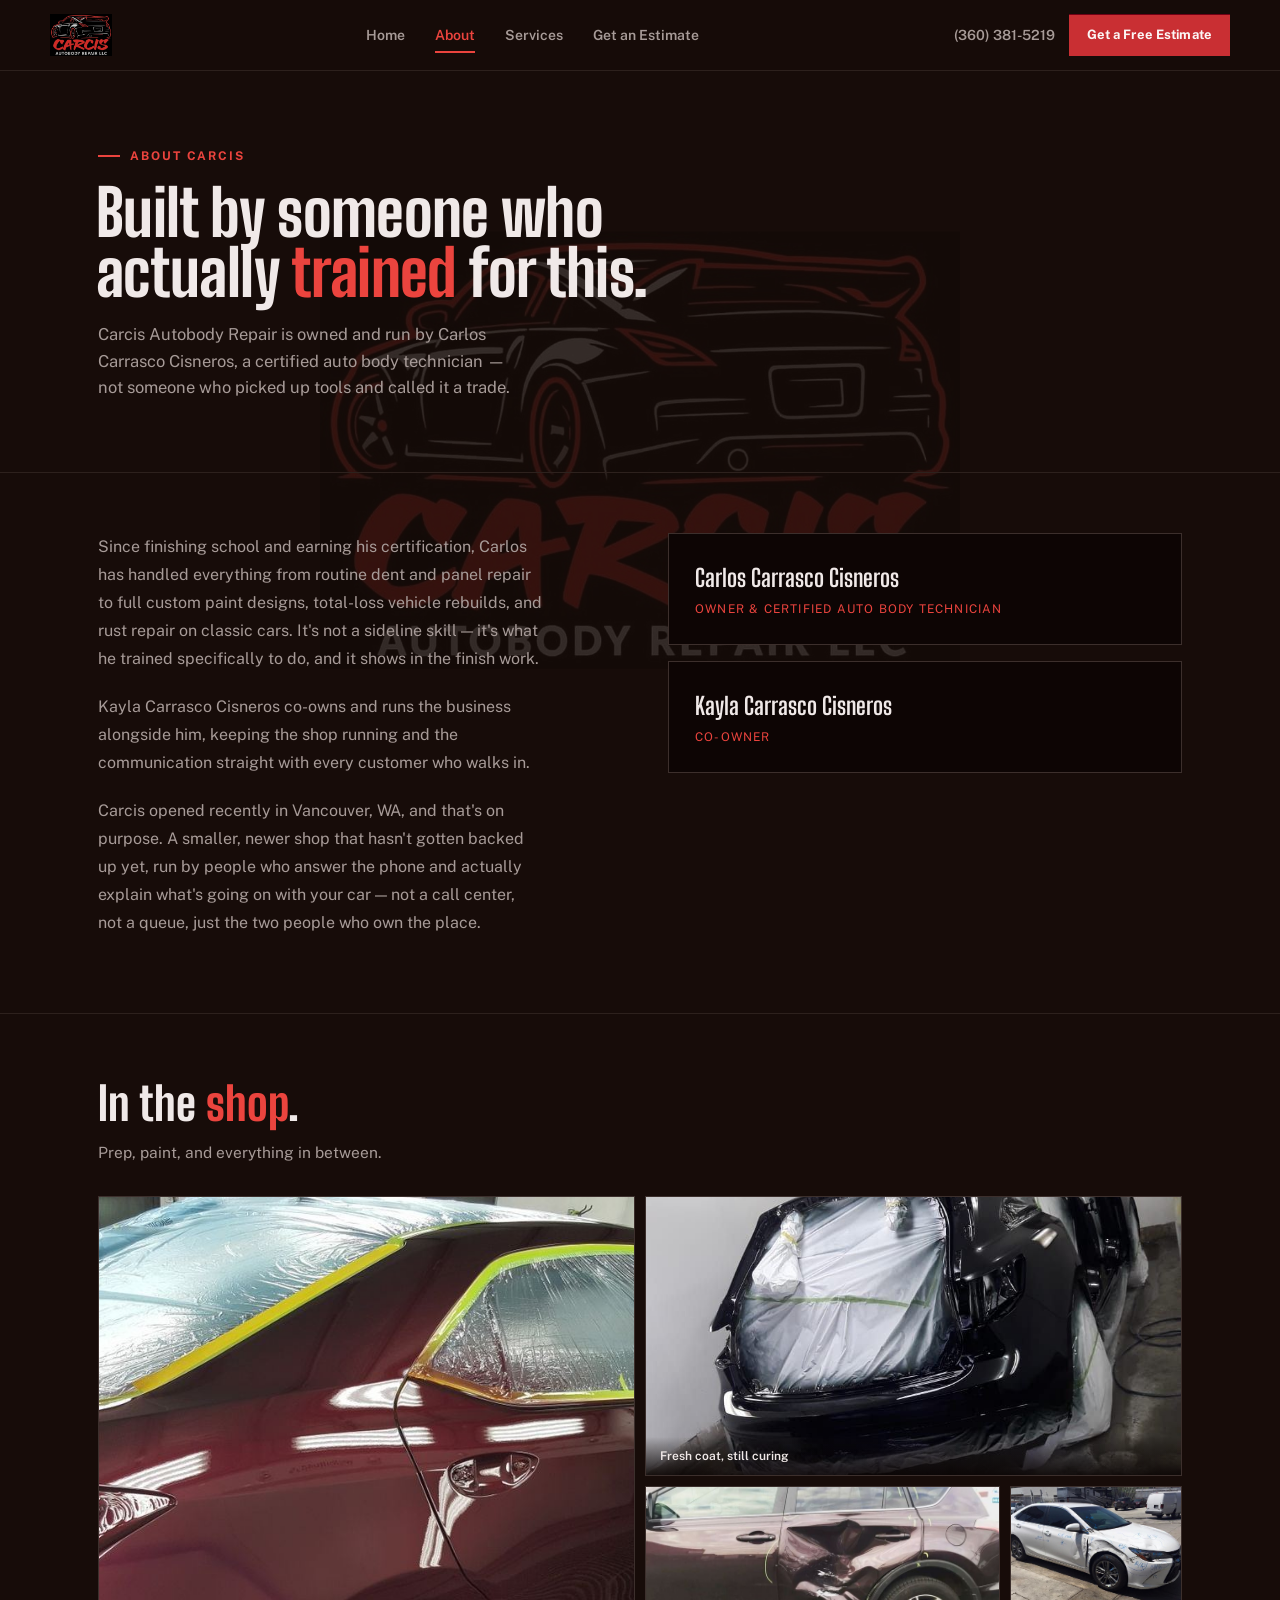
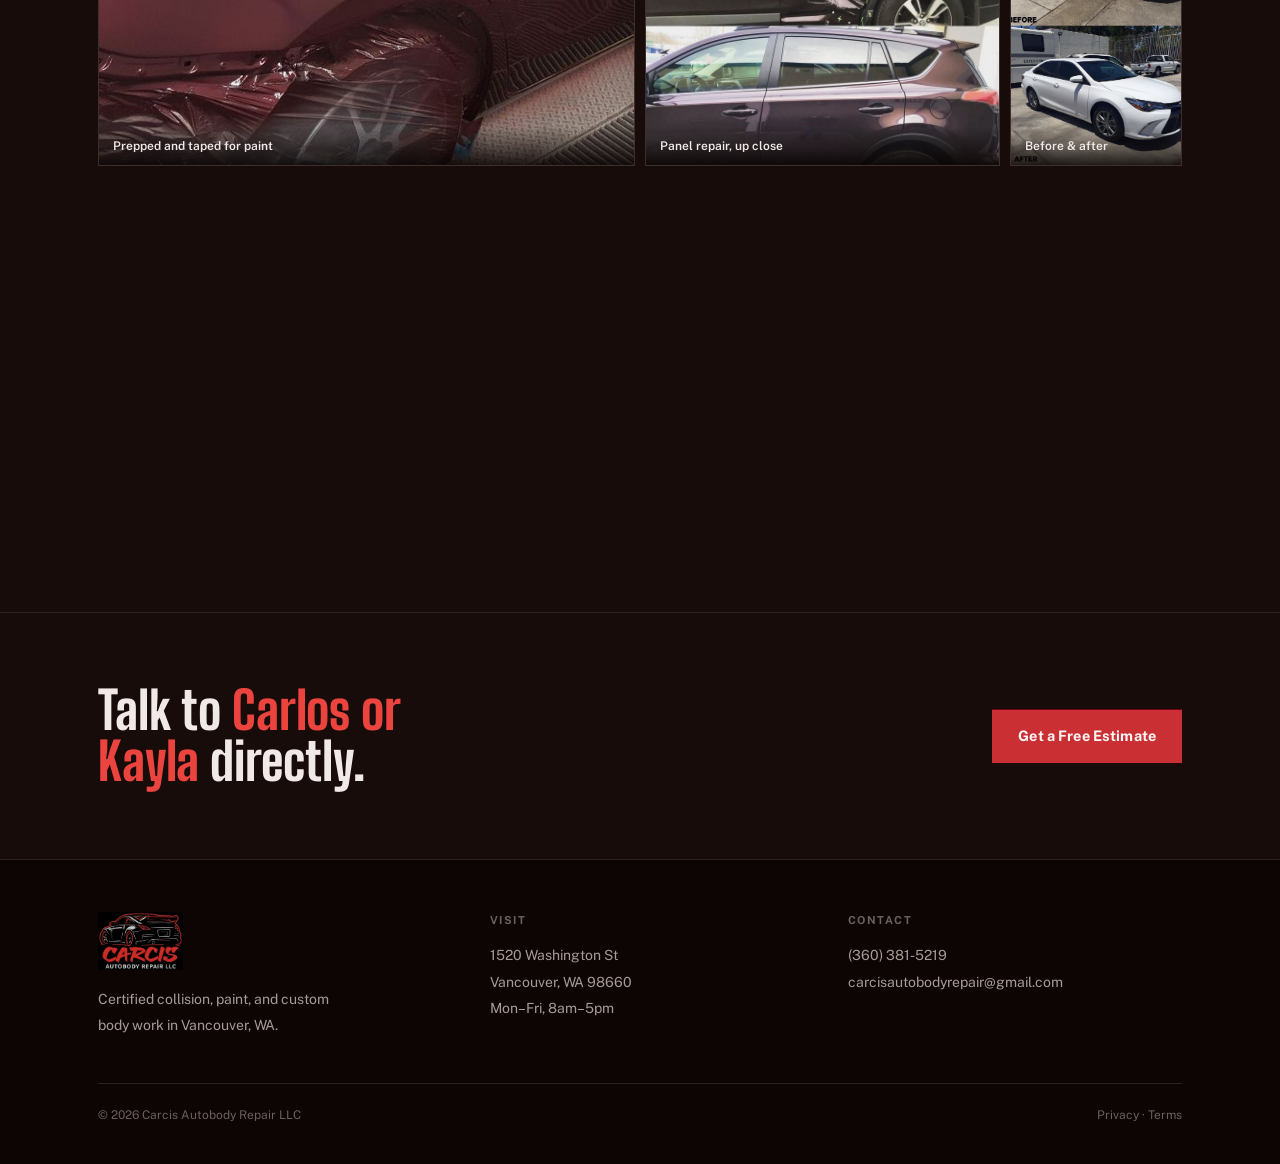
==== commit 8ffb3e6a: "Fix owner name order: Carrasco Cisneros (was Cisneros Carrasco)" ====
--- a/about.html
+++ b/about.html
@@ -4,19 +4,19 @@
 <meta charset="UTF-8">
 <meta name="viewport" content="width=device-width, initial-scale=1.0">
 <title>About Carcis Autobody Repair | Vancouver, WA</title>
-<meta name="description" content="Carcis Autobody Repair is owned and run by Carlos and Kayla Cisneros Carrasco. Certified auto body training, custom paint, and rust repair on classic cars.">
+<meta name="description" content="Carcis Autobody Repair is owned and run by Carlos and Kayla Carrasco Cisneros. Certified auto body training, custom paint, and rust repair on classic cars.">
 <link rel="canonical" href="https://www.carcisautobody.com/about.html">
 <meta property="og:type" content="website">
 <meta property="og:site_name" content="Carcis Autobody Repair">
 <meta property="og:title" content="About Carcis Autobody Repair">
-<meta property="og:description" content="Owned and run by Carlos and Kayla Cisneros Carrasco. Certified auto body training, custom paint, and rust repair on classic cars.">
+<meta property="og:description" content="Owned and run by Carlos and Kayla Carrasco Cisneros. Certified auto body training, custom paint, and rust repair on classic cars.">
 <meta property="og:url" content="https://www.carcisautobody.com/about.html">
 <meta property="og:image" content="https://www.carcisautobody.com/assets/og-image.png">
 <meta property="og:image:width" content="1200">
 <meta property="og:image:height" content="630">
 <meta name="twitter:card" content="summary_large_image">
 <meta name="twitter:title" content="About Carcis Autobody Repair">
-<meta name="twitter:description" content="Owned and run by Carlos and Kayla Cisneros Carrasco. Certified auto body training, custom paint, and rust repair on classic cars.">
+<meta name="twitter:description" content="Owned and run by Carlos and Kayla Carrasco Cisneros. Certified auto body training, custom paint, and rust repair on classic cars.">
 <meta name="twitter:image" content="https://www.carcisautobody.com/assets/og-image.png">
 <link rel="icon" href="/favicon.ico" sizes="any">
 <link rel="icon" type="image/png" sizes="32x32" href="/assets/favicon/favicon-32x32.png">
@@ -59,8 +59,8 @@
     "closes": "17:00"
   },
   "founder": [
-    { "@type": "Person", "name": "Carlos Cisneros Carrasco" },
-    { "@type": "Person", "name": "Kayla Cisneros Carrasco" }
+    { "@type": "Person", "name": "Carlos Carrasco Cisneros" },
+    { "@type": "Person", "name": "Kayla Carrasco Cisneros" }
   ]
 }
 </script>
@@ -118,7 +118,7 @@
     <div>
       <div class="eyebrow">About Carcis</div>
       <h1 class="page-headline">Built by someone who actually <span class="accent">trained</span> for this.</h1>
-      <p class="page-sub">Carcis Autobody Repair is owned and run by Carlos Cisneros Carrasco, a certified auto body technician — not someone who picked up tools and called it a trade.</p>
+      <p class="page-sub">Carcis Autobody Repair is owned and run by Carlos Carrasco Cisneros, a certified auto body technician — not someone who picked up tools and called it a trade.</p>
     </div>
   </div>
 </section>
@@ -127,16 +127,16 @@
   <div class="wrap about-grid">
     <div class="about-copy reveal">
       <p>Since finishing school and earning his certification, Carlos has handled everything from routine dent and panel repair to full custom paint designs, total-loss vehicle rebuilds, and rust repair on classic cars. It's not a sideline skill — it's what he trained specifically to do, and it shows in the finish work.</p>
-      <p>Kayla Cisneros Carrasco co-owns and runs the business alongside him, keeping the shop running and the communication straight with every customer who walks in.</p>
+      <p>Kayla Carrasco Cisneros co-owns and runs the business alongside him, keeping the shop running and the communication straight with every customer who walks in.</p>
       <p>Carcis opened recently in Vancouver, WA, and that's on purpose. A smaller, newer shop that hasn't gotten backed up yet, run by people who answer the phone and actually explain what's going on with your car — not a call center, not a queue, just the two people who own the place.</p>
     </div>
     <div class="reveal">
       <div class="owner-card">
-        <div class="owner-name">Carlos Cisneros Carrasco</div>
+        <div class="owner-name">Carlos Carrasco Cisneros</div>
         <div class="owner-role">Owner &amp; Certified Auto Body Technician</div>
       </div>
       <div class="owner-card">
-        <div class="owner-name">Kayla Cisneros Carrasco</div>
+        <div class="owner-name">Kayla Carrasco Cisneros</div>
         <div class="owner-role">Co-Owner</div>
       </div>
     </div>
@@ -212,13 +212,13 @@
 <script src="js/site.js"></script>
 
 <aside class="vx-seo-content" style="position:absolute;left:-10000px;top:-10000px;width:1px;height:1px;overflow:hidden;clip:rect(1px,1px,1px,1px);">
-  <h1>About Carlos and Kayla Cisneros Carrasco, Owners of Carcis Autobody Repair</h1>
-  <p>Carcis Autobody Repair in Vancouver, Washington is owned and operated by Carlos Cisneros Carrasco and Kayla Cisneros Carrasco. The shop opened in 2026 at 1520 Washington St, and its background and specialties shape what kind of work it takes on.</p>
+  <h1>About Carlos and Kayla Carrasco Cisneros, Owners of Carcis Autobody Repair</h1>
+  <p>Carcis Autobody Repair in Vancouver, Washington is owned and operated by Carlos Carrasco Cisneros and Kayla Carrasco Cisneros. The shop opened in 2026 at 1520 Washington St, and its background and specialties shape what kind of work it takes on.</p>
 
   <h2>About the Shop's Background</h2>
 
   <h3>Carlos's Training and Certification</h3>
-  <p>Carlos Cisneros Carrasco is a certified auto body technician who trained specifically for auto body repair work. His certification and training set the foundation for the shop's repair standards, covered in more detail on the <a href="/services.html">services page</a>.</p>
+  <p>Carlos Carrasco Cisneros is a certified auto body technician who trained specifically for auto body repair work. His certification and training set the foundation for the shop's repair standards, covered in more detail on the <a href="/services.html">services page</a>.</p>
 
   <h3>Custom Paint Experience</h3>
   <p>Beyond standard repair, Carlos has direct experience with full custom paint designs and custom color work, distinguishing Carcis from shops that only handle factory-match repaints. See examples of this work in the gallery on the <a href="/">home page</a>.</p>
@@ -230,7 +230,7 @@
   <p>Carlos has also worked on rebuilding vehicles that were declared a total loss, handling collision damage extensive enough that insurers considered the vehicle not worth repairing under normal circumstances.</p>
 
   <h3>Kayla's Role</h3>
-  <p>Kayla Cisneros Carrasco co-owns and helps run the day-to-day operations of the shop alongside Carlos.</p>
+  <p>Kayla Carrasco Cisneros co-owns and helps run the day-to-day operations of the shop alongside Carlos.</p>
 
   <h3>Why Carcis Opened Recently</h3>
   <p>Carcis is a newly opened shop, which the owners treat as an advantage: a newer shop has not yet built up the backlog that slows down long-established competitors, and customers deal directly with the owners rather than a front desk relaying information. Book a <a href="/estimate.html">free estimate</a> to experience this directly.</p>
